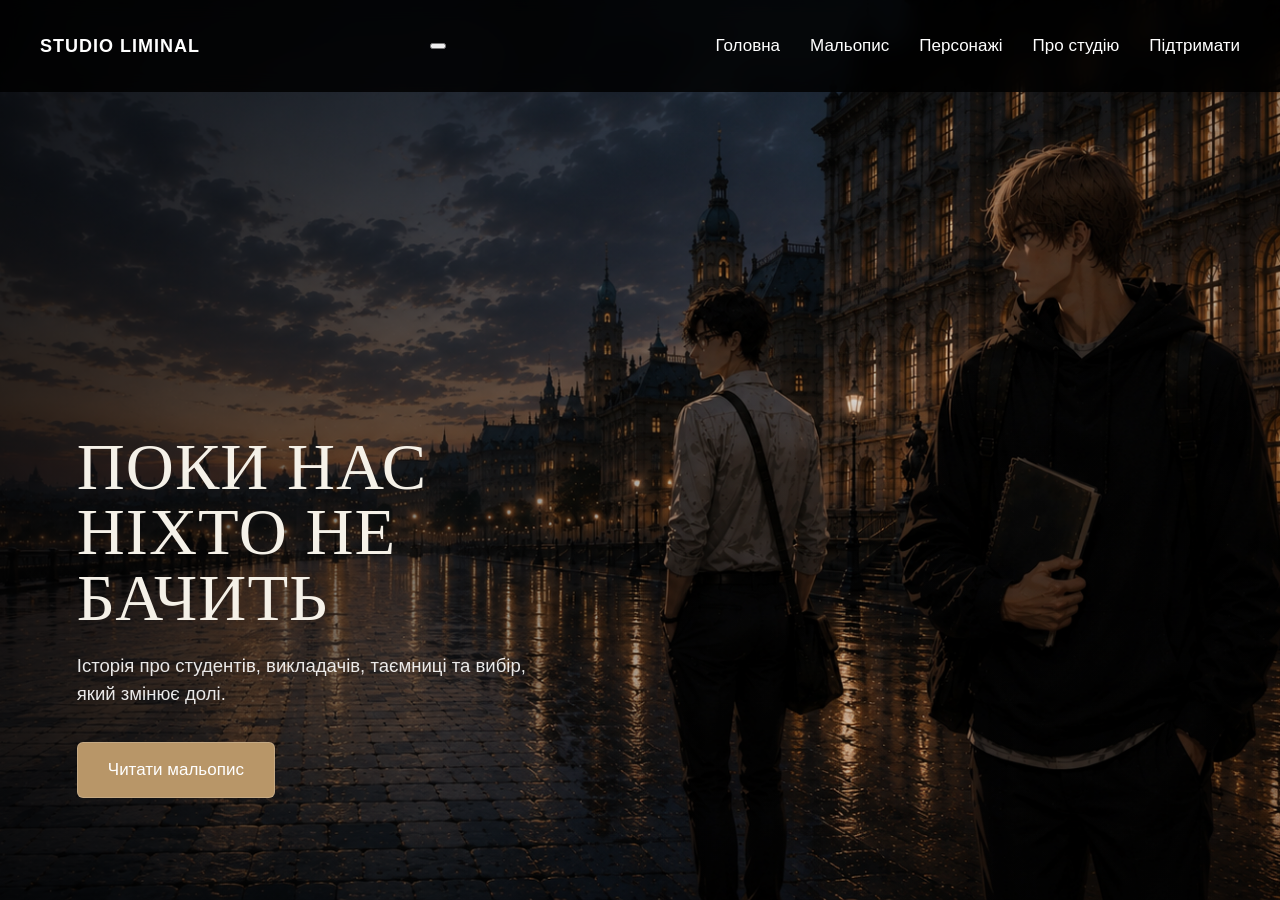
==== index/index.html @ 66c4c864 "Update index.html" ====
<!DOCTYPE html>
<html lang="uk">
<head>
<meta charset="UTF-8">
  <meta name="viewport" content="width=device-width, initial-scale=1.0">
<title>Studio Liminal</title>
<link rel="stylesheet" href="../style.css?v=15">
</head>

<body>

<header>

<nav class="navbar">

    <div class="logo">
        <a href="../index/index.html">STUDIO LIMINAL</a>
    </div>

    <button class="menu-toggle"
            type="button"
            aria-label="Відкрити меню"
            aria-expanded="false">
        <span></span>
        <span></span>
        <span></span>
    </button>

    <ul class="menu">
        <li><a href="../index/index.html">Головна</a></li>
        <li><a href="../comic.html">Мальопис</a></li>
        <li><a href="../characters.html">Персонажі</a></li>
        <li><a href="#">Про студію</a></li>
        <li><a href="#">Підтримати</a></li>
    </ul>

</nav>
</nav>

</header>

<section class="hero">

  <div class="hero-content">

    <h1>ПОКИ НАС<br>НІХТО НЕ БАЧИТЬ</h1>

    <p>
      Історія про студентів, викладачів, таємниці та вибір,<br>
      який змінює долі.
    </p>

    <a href="../comic.html" class="hero-button">
      Читати мальопис
    </a>

  </div>

</section>
<script>
    const menuToggle = document.querySelector('.menu-toggle');
    const menu = document.querySelector('.menu');

    menuToggle.addEventListener('click', function () {
        const isOpen = menu.classList.toggle('menu-open');

        menuToggle.classList.toggle('active', isOpen);
        menuToggle.setAttribute('aria-expanded', isOpen);
    });

    document.querySelectorAll('.menu a').forEach(function (link) {
        link.addEventListener('click', function () {
            menu.classList.remove('menu-open');
            menuToggle.classList.remove('active');
            menuToggle.setAttribute('aria-expanded', 'false');
        });
    });
</script>
</body>
</html>
---- style.css ----
body{
    margin:0;
    font-family:Arial,sans-serif;
    background:#0f0f0f;
    color:white;
}

header{
    position:fixed;
    top:0;
    width:100%;
    background:rgba(0,0,0,.85);
    backdrop-filter:blur(10px);
    z-index:1000;
}

.navbar{
    max-width:1200px;
    margin:auto;
    display:flex;
    justify-content:space-between;
    align-items:center;
    padding:20px;
}

.logo-img{
    height:70px;
}
.logo a{
    color:#ffffff;
    text-decoration:none;
    font-family:Arial, sans-serif;
    font-size:18px;
    font-weight:600;
    letter-spacing:1px;
    white-space:nowrap;
}
.logo a:visited{
    color:#ffffff;
}

.logo a:hover{
    color:#c9a46b;
}
.menu{
    display:flex;
    gap:30px;
    list-style:none;
}

.menu a{
    color:white;
    text-decoration:none;
    font-size:17px;
    transition:.3s;
}

.menu a:hover{
    color:#c9a46b;
}
.hero{
    min-height:100vh;
    position:relative;
    display:flex;
    align-items:flex-end;

    background:
        linear-gradient(
            90deg,
            rgba(0,0,0,.68) 0%,
            rgba(0,0,0,.42) 38%,
            rgba(0,0,0,.12) 68%,
            rgba(0,0,0,.28) 100%
        ),
      url("images/hero-01-marko-leo.png");

    background-size:cover;
    background-position:center;
    background-repeat:no-repeat;

    padding:140px 6% 8%;
    box-sizing:border-box;
}

.hero-content{
    width:48%;
    max-width:760px;
    text-align:left;
    position:relative;
    z-index:2;
}

.hero-content h1{
    margin:0 0 22px;
    color:#f5f1e8;
    font-family:Georgia, "Times New Roman", serif;
    font-size:clamp(48px, 5.2vw, 88px);
    font-weight:400;
    line-height:.98;
    letter-spacing:1px;
}

.hero-content p{
    margin:0 0 34px;
    max-width:650px;
    color:rgba(255,255,255,.90);
    font-size:clamp(17px, 1.45vw, 24px);
    line-height:1.5;
}

.hero-button{
    display:inline-block;
    padding:17px 30px;

    color:#fff;
    background:#b89668;
    border:1px solid rgba(255,255,255,.18);
    border-radius:6px;

    text-decoration:none;
    font-size:17px;
    transition:.25s ease;
}

.hero-button:hover{
    background:#c9a778;
    transform:translateY(-2px);
}
@media screen and (max-width:768px){

    html,
    body{
        width:100%;
        max-width:100%;
        margin:0;
        padding:0;
        overflow-x:hidden;
    }

    header{
    position:absolute;
    top:0;
    left:0;
    width:100%;
    z-index:1000;
    background:rgba(5,5,5,.88);
}

.navbar{
    width:100%;
    padding:18px 20px;
    box-sizing:border-box;
    display:block;
}

.logo a{
    display:block;
    margin-bottom:18px;
    color:#f4f1ea;
    font-size:16px;
    letter-spacing:2px;
}

.menu{
    display:grid;
    grid-template-columns:repeat(2, max-content);
    gap:14px 34px;
    margin:0;
    padding:0;
    list-style:none;
}

.menu a{
    font-size:15px;
    line-height:1.2;
}

    .hero{
        width:100%;
        max-width:none;
        min-height:100svh;
        margin:0;

        background:
            linear-gradient(
                rgba(0,0,0,.18),
                rgba(0,0,0,.48)
            ),
            url("images/hero-01-marko-leo-mobile.png");

        background-size:cover;
        background-position:center;
        background-repeat:no-repeat;

        padding:220px 24px 54px;
        box-sizing:border-box;

        display:flex;
        align-items:flex-end;
    }

    .hero-content{
        width:100%;
        max-width:420px;
        margin:0;
        text-align:left;
    }

    .hero-content h1{
        font-size:42px;
        line-height:1.02;
    }

    .hero-content p{
        font-size:15px;
        line-height:1.5;
    }

    .hero-content p br{
        display:none;
    }

    .hero-button{
        padding:15px 24px;
        font-size:15px;
    }
}
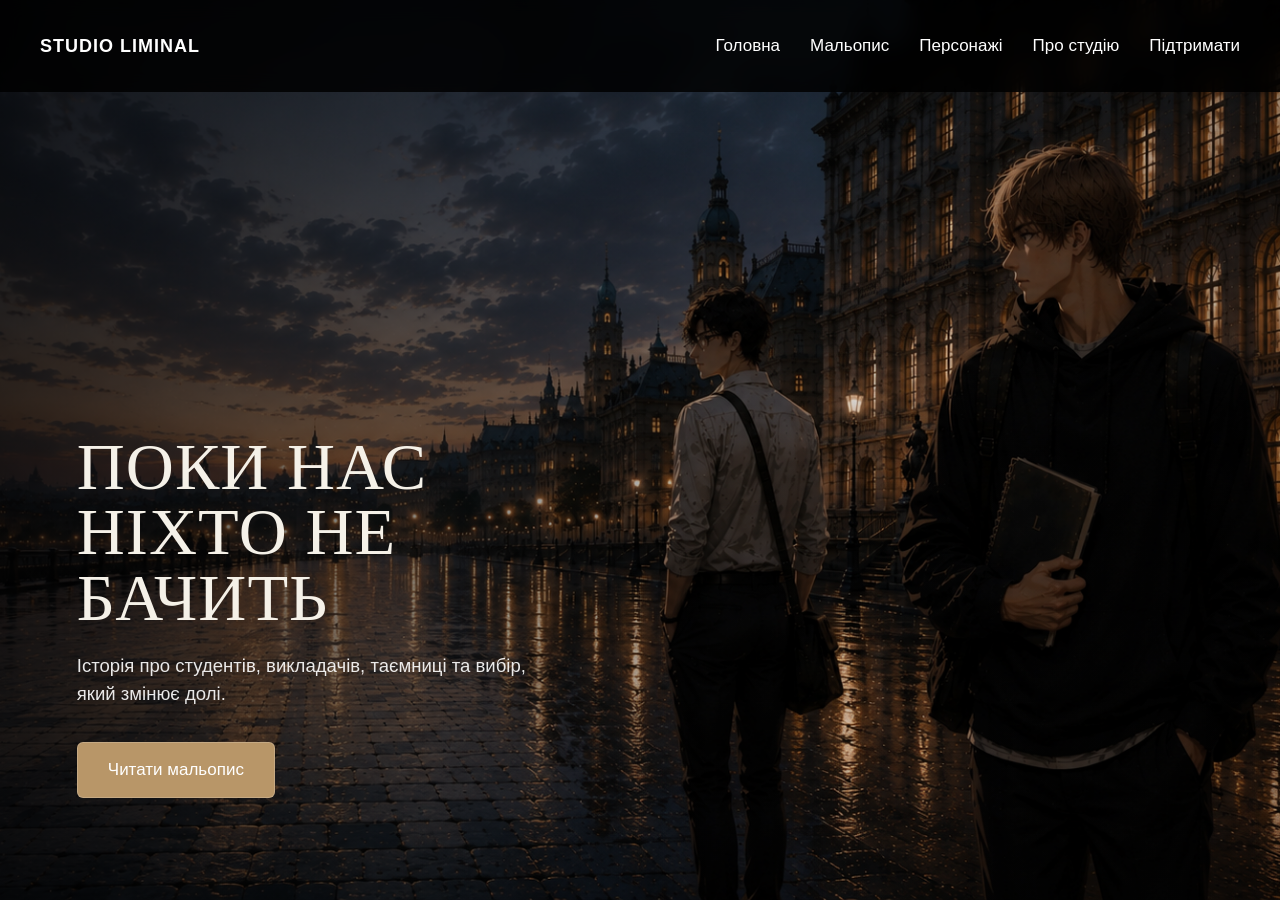
==== commit 6bb67294: "Update index.html" ====
--- a/index/index.html
+++ b/index/index.html
@@ -4,7 +4,7 @@
 <meta charset="UTF-8">
   <meta name="viewport" content="width=device-width, initial-scale=1.0">
 <title>Studio Liminal</title>
-<link rel="stylesheet" href="../style.css?v=15">
+<link rel="stylesheet" href="../style.css?v=17">
 </head>
 
 <body>
--- a/style.css
+++ b/style.css
@@ -126,6 +126,9 @@
     background:#c9a778;
     transform:translateY(-2px);
 }
+.menu-toggle{
+    display:none;
+}
 @media screen and (max-width:768px){
 
     html,
@@ -137,42 +140,110 @@
         overflow-x:hidden;
     }
 
-    header{
+   header{
     position:absolute;
     top:0;
     left:0;
     width:100%;
     z-index:1000;
-    background:rgba(5,5,5,.88);
+    background:rgba(5,5,5,.92);
 }
 
 .navbar{
     width:100%;
-    padding:18px 20px;
+    min-height:76px;
+    padding:18px 22px;
     box-sizing:border-box;
+
+    display:flex;
+    align-items:center;
+    justify-content:space-between;
+}
+
+.logo a{
+    color:#f4f1ea;
+    text-decoration:none;
+    font-size:15px;
+    letter-spacing:2.5px;
+    white-space:nowrap;
+}
+
+.menu-toggle{
+    width:42px;
+    height:42px;
+    padding:0;
+    border:0;
+    background:transparent;
+    cursor:pointer;
+
+    display:flex;
+    flex-direction:column;
+    align-items:center;
+    justify-content:center;
+    gap:6px;
+
+    position:relative;
+    z-index:1002;
+}
+
+.menu-toggle span{
     display:block;
-}
-
-.logo a{
-    display:block;
-    margin-bottom:18px;
+    width:24px;
+    height:2px;
+    background:#f4f1ea;
+    transition:transform .25s ease, opacity .25s ease;
+}
+
+.menu-toggle.active span:nth-child(1){
+    transform:translateY(8px) rotate(45deg);
+}
+
+.menu-toggle.active span:nth-child(2){
+    opacity:0;
+}
+
+.menu-toggle.active span:nth-child(3){
+    transform:translateY(-8px) rotate(-45deg);
+}
+
+.menu{
+    position:fixed;
+    inset:0;
+    margin:0;
+    padding:120px 28px 40px;
+    box-sizing:border-box;
+
+    list-style:none;
+    background:rgba(5,5,5,.98);
+
+    display:flex;
+    flex-direction:column;
+    align-items:flex-start;
+    gap:28px;
+
+    opacity:0;
+    visibility:hidden;
+    transform:translateY(-12px);
+    transition:
+        opacity .25s ease,
+        visibility .25s ease,
+        transform .25s ease;
+
+    z-index:1001;
+}
+
+.menu.menu-open{
+    opacity:1;
+    visibility:visible;
+    transform:translateY(0);
+}
+
+.menu a{
     color:#f4f1ea;
-    font-size:16px;
-    letter-spacing:2px;
-}
-
-.menu{
-    display:grid;
-    grid-template-columns:repeat(2, max-content);
-    gap:14px 34px;
-    margin:0;
-    padding:0;
-    list-style:none;
-}
-
-.menu a{
-    font-size:15px;
-    line-height:1.2;
+    text-decoration:none;
+    font-size:28px;
+    line-height:1.15;
+    font-family:Georgia, "Times New Roman", serif;
 }
 
     .hero{
@@ -192,7 +263,7 @@
         background-position:center;
         background-repeat:no-repeat;
 
-        padding:220px 24px 54px;
+        padding:110px 24px 54px;
         box-sizing:border-box;
 
         display:flex;
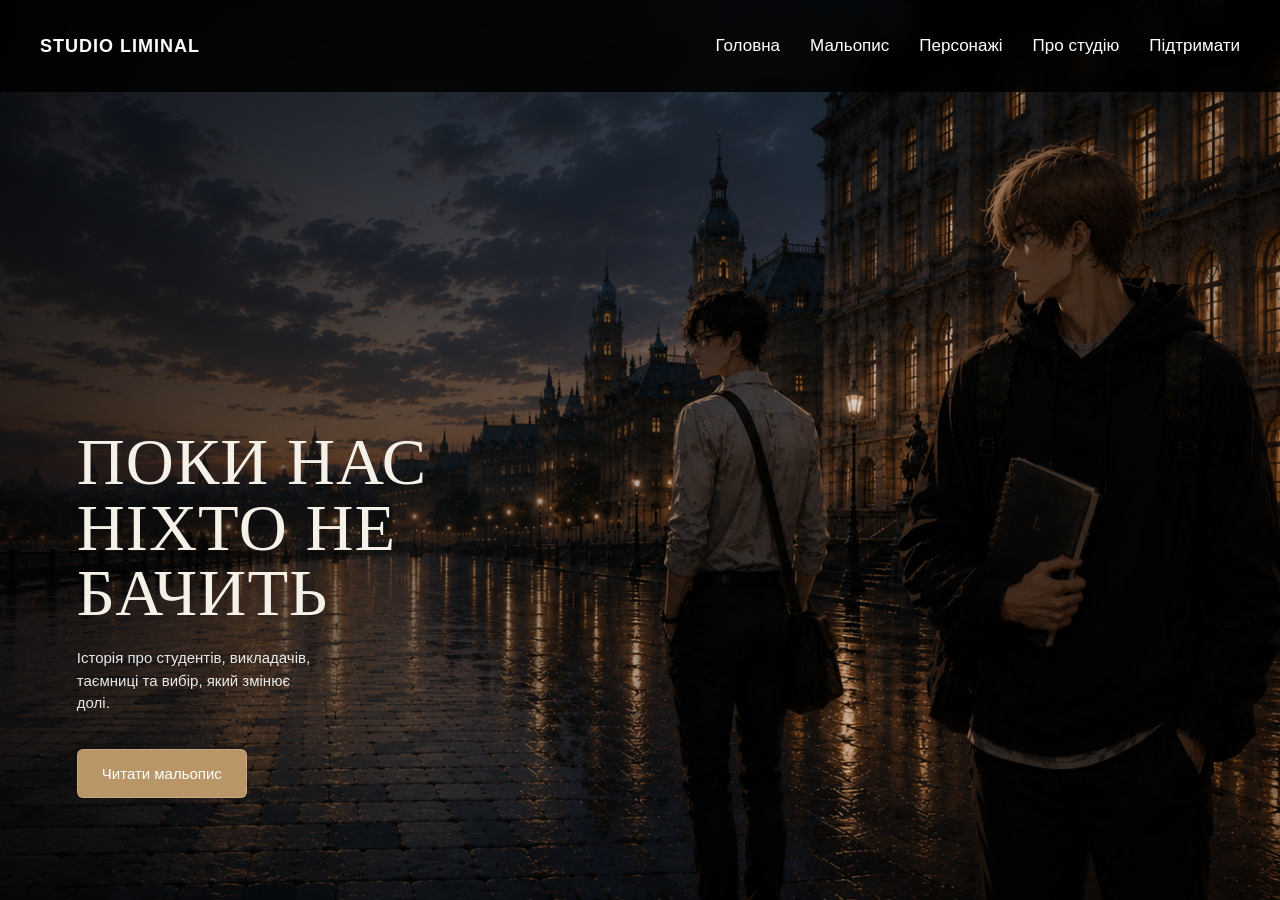
==== commit 84564fc1: "Update index.html" ====
--- a/index/index.html
+++ b/index/index.html
@@ -4,7 +4,7 @@
 <meta charset="UTF-8">
   <meta name="viewport" content="width=device-width, initial-scale=1.0">
 <title>Studio Liminal</title>
-<link rel="stylesheet" href="../style.css?v=17">
+<link rel="stylesheet" href="../style.css?v=18">
 </head>
 
 <body>
--- a/style.css
+++ b/style.css
@@ -94,7 +94,7 @@
     margin:0 0 22px;
     color:#f5f1e8;
     font-family:Georgia, "Times New Roman", serif;
-    font-size:clamp(48px, 5.2vw, 88px);
+    font-size:clamp(32px, 5.2vw, 88px);
     font-weight:400;
     line-height:.98;
     letter-spacing:1px;
@@ -102,7 +102,7 @@
 
 .hero-content p{
     margin:0 0 34px;
-    max-width:650px;
+    max-width:240px;
     color:rgba(255,255,255,.90);
     font-size:clamp(17px, 1.45vw, 24px);
     line-height:1.5;
@@ -263,7 +263,7 @@
         background-position:center;
         background-repeat:no-repeat;
 
-        padding:110px 24px 54px;
+        padding:155px 24px 54px;
         box-sizing:border-box;
 
         display:flex;
@@ -275,11 +275,15 @@
         max-width:420px;
         margin:0;
         text-align:left;
+        padding-top:40px;
     }
 
     .hero-content h1{
-        font-size:42px;
-        line-height:1.02;
+    font-size:34px;
+    line-height:1.05;
+    max-width:280px;
+    margin-bottom:20px;
+}
     }
 
     .hero-content p{
